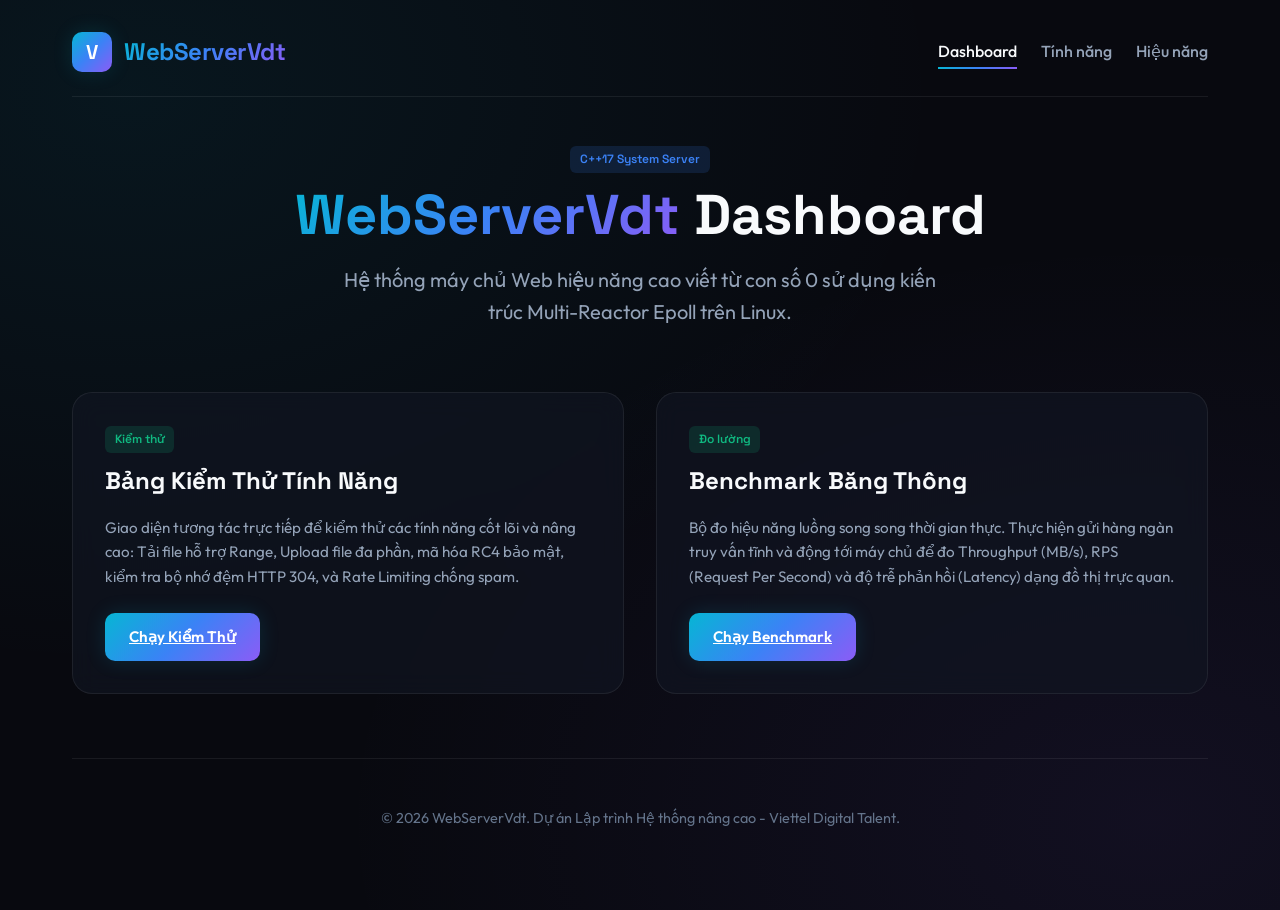
==== www/view/index.html @ 85355edf "update exclude large file" ====
<!DOCTYPE html>
<html lang="vi">
<head>
  <meta charset="UTF-8">
  <meta name="viewport" content="width=device-width, initial-scale=1.0">
  <title>WebServerVdt - High Performance C++ Server</title>
  <link rel="stylesheet" href="style.css">
</head>
<body>
  <div class="container">
    <header>
      <div class="logo-container">
        <div class="logo-icon">V</div>
        <div class="logo-text">WebServerVdt</div>
      </div>
      <nav>
        <a href="index.html" class="active">Dashboard</a>
        <a href="test_features.html">Tính năng</a>
        <a href="test_benchmark.html">Hiệu năng</a>
      </nav>
    </header>

    <section class="hero">
      <div class="badge badge-info">C++17 System Server</div>
      <h1><span>WebServerVdt</span> Dashboard</h1>
      <p>Hệ thống máy chủ Web hiệu năng cao viết từ con số 0 sử dụng kiến trúc Multi-Reactor Epoll trên Linux.</p>
    </section>

    <div class="grid">
      <!-- Feature Test Card -->
      <div class="card">
        <div class="badge badge-success">Kiểm thử</div>
        <h2>Bảng Kiểm Thử Tính Năng</h2>
        <p>Giao diện tương tác trực tiếp để kiểm thử các tính năng cốt lõi và nâng cao: Tải file hỗ trợ Range, Upload file đa phần, mã hóa RC4 bảo mật, kiểm tra bộ nhớ đệm HTTP 304, và Rate Limiting chống spam.</p>
        <a href="test_features.html" class="btn btn-primary">Chạy Kiểm Thử</a>
      </div>

      <!-- Benchmark Card -->
      <div class="card">
        <div class="badge badge-success">Đo lường</div>
        <h2>Benchmark Băng Thông</h2>
        <p>Bộ đo hiệu năng luồng song song thời gian thực. Thực hiện gửi hàng ngàn truy vấn tĩnh và động tới máy chủ để đo Throughput (MB/s), RPS (Request Per Second) và độ trễ phản hồi (Latency) dạng đồ thị trực quan.</p>
        <a href="test_benchmark.html" class="btn btn-primary">Chạy Benchmark</a>
      </div>
    </div>
    <footer>
      <p>© 2026 WebServerVdt. Dự án Lập trình Hệ thống nâng cao - Viettel Digital Talent.</p>
    </footer>
  </div>
</body>
</html>
---- www/view/style.css ----
@import url('https://fonts.googleapis.com/css2?family=Outfit:wght@300;400;500;600;700&family=Space+Grotesk:wght@400;500;600;700&display=swap');

:root {
  --bg-primary: #08090f;
  --bg-secondary: #0f111a;
  --bg-card: rgba(18, 22, 35, 0.65);
  --border-card: rgba(255, 255, 255, 0.07);
  --accent-blue: #3b82f6;
  --accent-cyan: #06b6d4;
  --accent-violet: #8b5cf6;
  --accent-pink: #ec4899;
  --accent-gradient: linear-gradient(135deg, #06b6d4 0%, #3b82f6 50%, #8b5cf6 100%);
  --text-primary: #f8fafc;
  --text-secondary: #94a3b8;
  --text-muted: #64748b;
  --success: #10b981;
  --error: #ef4444;
  --warning: #f59e0b;
  --font-main: 'Outfit', sans-serif;
  --font-mono: 'Space Grotesk', sans-serif;
  --shadow-neon: 0 0 20px rgba(6, 182, 212, 0.15);
}

* {
  box-sizing: border-box;
  margin: 0;
  padding: 0;
}

body {
  background-color: var(--bg-primary);
  background-image: 
    radial-gradient(at 10% 10%, rgba(6, 182, 212, 0.08) 0px, transparent 50%),
    radial-gradient(at 90% 90%, rgba(139, 92, 246, 0.08) 0px, transparent 50%);
  color: var(--text-primary);
  font-family: var(--font-main);
  min-height: 100vh;
  line-height: 1.6;
  overflow-x: hidden;
}

.container {
  max-width: 1200px;
  margin: 0 auto;
  padding: 2rem;
}

/* Header & Navigation */
header {
  display: flex;
  justify-content: space-between;
  align-items: center;
  margin-bottom: 3rem;
  padding-bottom: 1.5rem;
  border-bottom: 1px solid var(--border-card);
}

.logo-container {
  display: flex;
  align-items: center;
  gap: 0.75rem;
}

.logo-icon {
  width: 40px;
  height: 40px;
  background: var(--accent-gradient);
  border-radius: 10px;
  display: flex;
  align-items: center;
  justify-content: center;
  font-family: var(--font-mono);
  font-weight: 700;
  font-size: 1.25rem;
  color: white;
  box-shadow: var(--shadow-neon);
}

.logo-text {
  font-family: var(--font-mono);
  font-size: 1.5rem;
  font-weight: 700;
  letter-spacing: -0.5px;
  background: var(--accent-gradient);
  -webkit-background-clip: text;
  -webkit-text-fill-color: transparent;
}

nav {
  display: flex;
  gap: 1.5rem;
}

nav a {
  color: var(--text-secondary);
  text-decoration: none;
  font-weight: 500;
  transition: all 0.3s ease;
  position: relative;
  padding: 0.25rem 0;
}

nav a:hover, nav a.active {
  color: var(--text-primary);
}

nav a::after {
  content: '';
  position: absolute;
  bottom: 0;
  left: 0;
  width: 0;
  height: 2px;
  background: var(--accent-gradient);
  transition: width 0.3s ease;
}

nav a:hover::after, nav a.active::after {
  width: 100%;
}

/* Hero Section */
.hero {
  text-align: center;
  margin-bottom: 4rem;
}

.hero h1 {
  font-size: 3.5rem;
  font-family: var(--font-mono);
  font-weight: 700;
  line-height: 1.2;
  margin-bottom: 1rem;
}

.hero h1 span {
  background: var(--accent-gradient);
  -webkit-background-clip: text;
  -webkit-text-fill-color: transparent;
}

.hero p {
  font-size: 1.25rem;
  color: var(--text-secondary);
  max-width: 600px;
  margin: 0 auto;
}

/* Glassmorphism Cards & Layout */
.grid {
  display: grid;
  grid-template-columns: repeat(auto-fit, minmax(320px, 1fr));
  gap: 2rem;
  margin-bottom: 3rem;
}

.card {
  background: var(--bg-card);
  backdrop-filter: blur(12px);
  -webkit-backdrop-filter: blur(12px);
  border: 1px solid var(--border-card);
  border-radius: 20px;
  padding: 2rem;
  transition: all 0.4s cubic-bezier(0.16, 1, 0.3, 1);
  position: relative;
  overflow: hidden;
}

.card:hover {
  transform: translateY(-5px);
  border-color: rgba(6, 182, 212, 0.3);
  box-shadow: 0 10px 30px rgba(0, 0, 0, 0.3), 0 0 20px rgba(6, 182, 212, 0.05);
}

.card::before {
  content: '';
  position: absolute;
  top: 0;
  left: 0;
  width: 100%;
  height: 4px;
  background: var(--accent-gradient);
  opacity: 0;
  transition: opacity 0.3s ease;
}

.card:hover::before {
  opacity: 1;
}

.card h2 {
  font-family: var(--font-mono);
  font-size: 1.5rem;
  margin-bottom: 1rem;
}

.card p {
  color: var(--text-secondary);
  font-size: 0.95rem;
  margin-bottom: 1.5rem;
}

/* Forms & UI Elements */
.form-group {
  margin-bottom: 1.5rem;
}

label {
  display: block;
  font-size: 0.9rem;
  font-weight: 500;
  margin-bottom: 0.5rem;
  color: var(--text-secondary);
}

input, select, textarea {
  width: 100%;
  padding: 0.75rem 1rem;
  background-color: rgba(255, 255, 255, 0.03);
  border: 1px solid var(--border-card);
  border-radius: 10px;
  color: var(--text-primary);
  font-family: var(--font-main);
  font-size: 0.95rem;
  transition: all 0.3s ease;
}

input:focus, select:focus, textarea:focus {
  outline: none;
  border-color: var(--accent-cyan);
  background-color: rgba(255, 255, 255, 0.05);
  box-shadow: 0 0 10px rgba(6, 182, 212, 0.1);
}

.btn {
  display: inline-flex;
  align-items: center;
  justify-content: center;
  gap: 0.5rem;
  padding: 0.75rem 1.5rem;
  border-radius: 10px;
  font-weight: 600;
  font-size: 0.95rem;
  cursor: pointer;
  transition: all 0.3s ease;
  border: none;
}

.btn-primary {
  background: var(--accent-gradient);
  color: white;
  box-shadow: var(--shadow-neon);
}

.btn-primary:hover {
  opacity: 0.9;
  transform: translateY(-2px);
}

.btn-secondary {
  background: rgba(255, 255, 255, 0.06);
  color: var(--text-primary);
  border: 1px solid var(--border-card);
}

.btn-secondary:hover {
  background: rgba(255, 255, 255, 0.1);
  transform: translateY(-2px);
}

.badge {
  display: inline-block;
  padding: 0.25rem 0.6rem;
  font-size: 0.75rem;
  font-family: var(--font-mono);
  font-weight: 600;
  border-radius: 6px;
  margin-bottom: 0.5rem;
}

.badge-success { background: rgba(16, 185, 129, 0.15); color: var(--success); }
.badge-error { background: rgba(239, 68, 68, 0.15); color: var(--error); }
.badge-info { background: rgba(59, 130, 246, 0.15); color: var(--accent-blue); }

/* Test Terminal Console Box */
.terminal {
  background-color: #030408;
  border: 1px solid var(--border-card);
  border-radius: 15px;
  font-family: 'Courier New', Courier, monospace;
  padding: 1.5rem;
  max-height: 400px;
  overflow-y: auto;
  margin-top: 2rem;
  box-shadow: inset 0 2px 8px rgba(0, 0, 0, 0.8);
}

.terminal-header {
  display: flex;
  gap: 6px;
  margin-bottom: 1rem;
}

.dot {
  width: 12px;
  height: 12px;
  border-radius: 50%;
}
.dot-red { background-color: #ff5f56; }
.dot-yellow { background-color: #ffbd2e; }
.dot-green { background-color: #27c93f; }

.terminal-content {
  font-size: 0.85rem;
  line-height: 1.5;
}

.terminal-log {
  margin-bottom: 0.5rem;
}

.log-info { color: #38bdf8; }
.log-success { color: #4ade80; }
.log-error { color: #f87171; }
.log-warning { color: #fbbf24; }

/* Progress Bars & Charts */
.progress-bar-container {
  background-color: rgba(255, 255, 255, 0.05);
  border-radius: 10px;
  height: 8px;
  overflow: hidden;
  margin-top: 0.5rem;
}

.progress-bar {
  background: var(--accent-gradient);
  height: 100%;
  width: 0%;
  transition: width 0.3s ease;
}

/* Footer */
footer {
  text-align: center;
  padding: 3rem 0;
  color: var(--text-muted);
  font-size: 0.9rem;
  border-top: 1px solid var(--border-card);
  margin-top: 4rem;
}
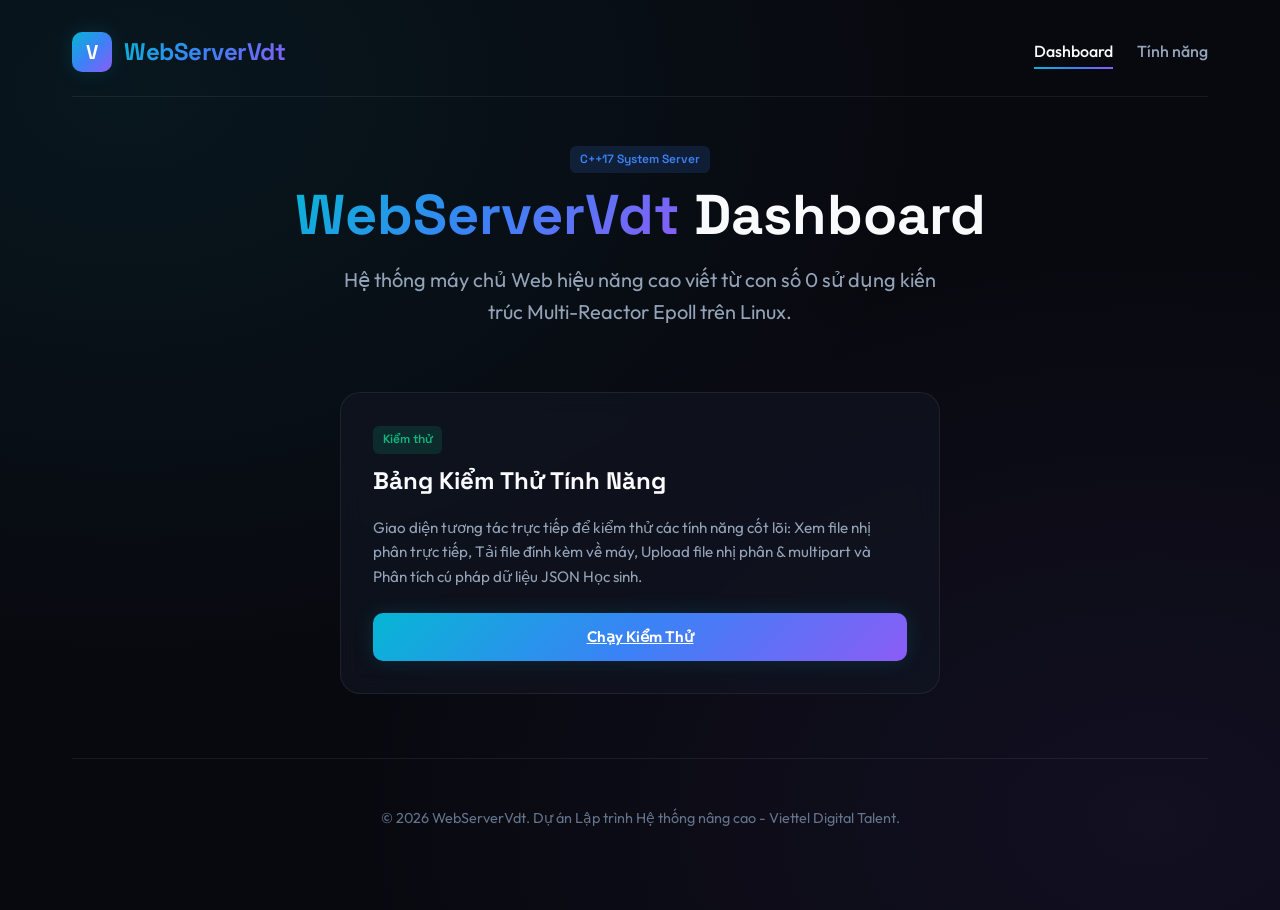
==== commit 0d78eb9b: "update" ====
--- a/www/view/index.html
+++ b/www/view/index.html
@@ -16,7 +16,6 @@
       <nav>
         <a href="index.html" class="active">Dashboard</a>
         <a href="test_features.html">Tính năng</a>
-        <a href="test_benchmark.html">Hiệu năng</a>
       </nav>
     </header>
 
@@ -26,21 +25,13 @@
       <p>Hệ thống máy chủ Web hiệu năng cao viết từ con số 0 sử dụng kiến trúc Multi-Reactor Epoll trên Linux.</p>
     </section>
 
-    <div class="grid">
+    <div style="max-width: 600px; margin: 0 auto;">
       <!-- Feature Test Card -->
       <div class="card">
         <div class="badge badge-success">Kiểm thử</div>
         <h2>Bảng Kiểm Thử Tính Năng</h2>
-        <p>Giao diện tương tác trực tiếp để kiểm thử các tính năng cốt lõi và nâng cao: Tải file hỗ trợ Range, Upload file đa phần, mã hóa RC4 bảo mật, kiểm tra bộ nhớ đệm HTTP 304, và Rate Limiting chống spam.</p>
-        <a href="test_features.html" class="btn btn-primary">Chạy Kiểm Thử</a>
-      </div>
-
-      <!-- Benchmark Card -->
-      <div class="card">
-        <div class="badge badge-success">Đo lường</div>
-        <h2>Benchmark Băng Thông</h2>
-        <p>Bộ đo hiệu năng luồng song song thời gian thực. Thực hiện gửi hàng ngàn truy vấn tĩnh và động tới máy chủ để đo Throughput (MB/s), RPS (Request Per Second) và độ trễ phản hồi (Latency) dạng đồ thị trực quan.</p>
-        <a href="test_benchmark.html" class="btn btn-primary">Chạy Benchmark</a>
+        <p>Giao diện tương tác trực tiếp để kiểm thử các tính năng cốt lõi: Xem file nhị phân trực tiếp, Tải file đính kèm về máy, Upload file nhị phân & multipart và Phân tích cú pháp dữ liệu JSON Học sinh.</p>
+        <a href="test_features.html" class="btn btn-primary" style="width: 100%; text-align: center; display: block;">Chạy Kiểm Thử</a>
       </div>
     </div>
     <footer>
